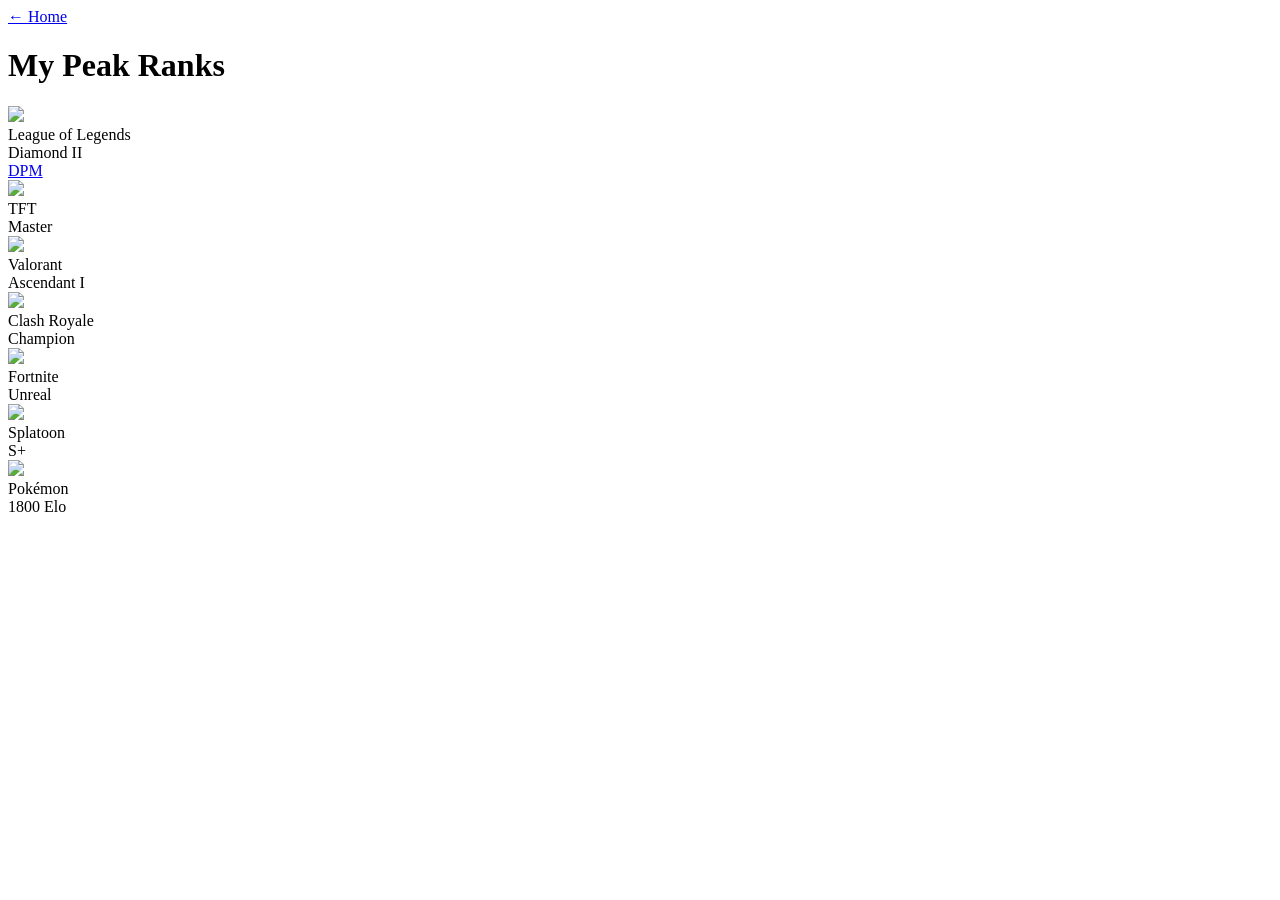
==== index_rank.html @ b2097dc0 "Update index_rank.html" ====
<!DOCTYPE html>
<html lang="fr">
<head>
<meta charset="UTF-8">
<meta name="viewport" content="width=device-width, initial-scale=1.0">

<title>DioXy - Ranks</title>

<link rel="stylesheet" href="ranks.css">
<link href="https://fonts.googleapis.com/css2?family=Inter:wght@400;500;600;700;800&display=swap" rel="stylesheet">
</head>

<body>

<div class="container">

    <a class="back" href="index.html">← Home</a>

    <h1>My Peak Ranks</h1>

    <div class="grid">

        <div class="card">
            <img src="lol-league-of-Legends-logo-3.png">
            <div class="name">League of Legends</div>
            <div class="rank lol">Diamond II</div>
            <a href="https://dpm.lol/DioXy-8888" target="_blank">DPM</a>
        </div>

        <div class="card">
            <img src="teamfight-tactics-logo-png_seeklogo-487286.png">
            <div class="name">TFT</div>
            <div class="rank tft">Master</div>
        </div>

        <div class="card">
            <img src="Valorant_logo_-_pink_color_version.svg.png">
            <div class="name">Valorant</div>
            <div class="rank valorant">Ascendant I</div>
        </div>

        <div class="card">
            <img src="Clash_Royale_Logo.png">
            <div class="name">Clash Royale</div>
            <div class="rank cr">Champion</div>
        </div>

        <div class="card">
            <img src="Fortnite_F_lettermark_logo.png">
            <div class="name">Fortnite</div>
            <div class="rank fn">Unreal</div>
        </div>

        <div class="card">
            <img src="Splatoon_Logo.png">
            <div class="name">Splatoon</div>
            <div class="rank splatoon">S+</div>
        </div>

        <div class="card">
            <img src="Pokémon_Champions_Logo.webp">
            <div class="name">Pokémon</div>
            <div class="rank pokemon">1800 Elo</div>
        </div>

    </div>

</div>

</body>
</html>
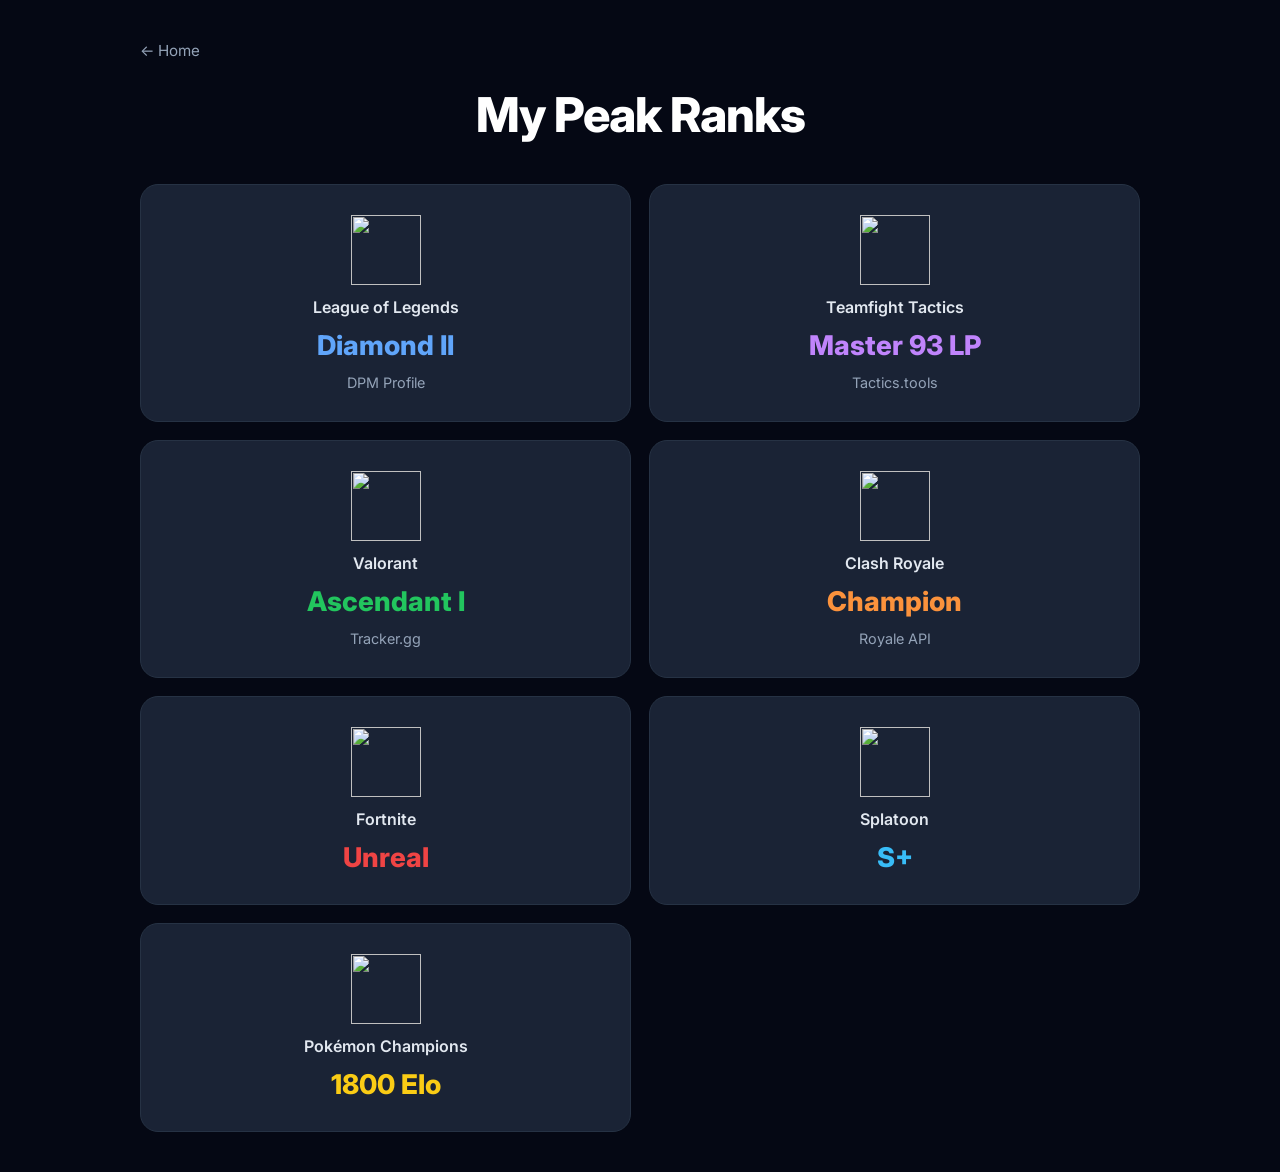
==== commit 5c7ad0b7: "Update index_rank.html" ====
--- a/index_rank.html
+++ b/index_rank.html
@@ -20,46 +20,56 @@
 
     <div class="grid">
 
+        <!-- LOL -->
         <div class="card">
             <img src="lol-league-of-Legends-logo-3.png">
             <div class="name">League of Legends</div>
             <div class="rank lol">Diamond II</div>
-            <a href="https://dpm.lol/DioXy-8888" target="_blank">DPM</a>
+            <a href="https://dpm.lol/DioXy-8888" target="_blank">DPM Profile</a>
         </div>
 
+        <!-- TFT -->
         <div class="card">
             <img src="teamfight-tactics-logo-png_seeklogo-487286.png">
-            <div class="name">TFT</div>
-            <div class="rank tft">Master</div>
+            <div class="name">Teamfight Tactics</div>
+            <div class="rank tft">Master 93 LP</div>
+            <a href="https://tactics.tools/player/euw/DioXy/8888" target="_blank">Tactics.tools</a>
         </div>
 
+        <!-- VALORANT -->
         <div class="card">
             <img src="Valorant_logo_-_pink_color_version.svg.png">
             <div class="name">Valorant</div>
             <div class="rank valorant">Ascendant I</div>
+            <a href="https://tracker.gg/valorant/profile/riot/DioXy%238888/overview?platform=pc&playlist=competitive" target="_blank">Tracker.gg</a>
         </div>
 
+        <!-- CLASH ROYALE -->
         <div class="card">
             <img src="Clash_Royale_Logo.png">
             <div class="name">Clash Royale</div>
             <div class="rank cr">Champion</div>
+            <a href="https://royaleapi.com/player/L998YQVQ" target="_blank">Royale API</a>
         </div>
 
+        <!-- FORTNITE -->
         <div class="card">
             <img src="Fortnite_F_lettermark_logo.png">
             <div class="name">Fortnite</div>
             <div class="rank fn">Unreal</div>
         </div>
 
+        <!-- SPLATOON -->
         <div class="card">
             <img src="Splatoon_Logo.png">
             <div class="name">Splatoon</div>
             <div class="rank splatoon">S+</div>
         </div>
 
-        <div class="card">
+        <!-- POKÉMON (CENTRÉ) -->
+        <div class="card center">
             <img src="Pokémon_Champions_Logo.webp">
-            <div class="name">Pokémon</div>
+            <div class="name">Pokémon Champions</div>
             <div class="rank pokemon">1800 Elo</div>
         </div>
 
--- a/ranks.css
+++ b/ranks.css
@@ -0,0 +1,124 @@
+*{
+    margin:0;
+    padding:0;
+    box-sizing:border-box;
+}
+
+body{
+    font-family:Inter, sans-serif;
+    background:#050814;
+    color:white;
+    min-height:100vh;
+    padding:40px 20px;
+}
+
+/* container */
+.container{
+    max-width:1000px;
+    margin:auto;
+}
+
+/* back button */
+.back{
+    display:inline-block;
+    margin-bottom:25px;
+    color:#94a3b8;
+    text-decoration:none;
+    font-size:0.95rem;
+    transition:.2s;
+}
+
+.back:hover{
+    color:white;
+}
+
+/* title */
+h1{
+    text-align:center;
+    font-size:3rem;
+    font-weight:800;
+    margin-bottom:40px;
+    letter-spacing:-1px;
+}
+
+/* grid */
+.grid{
+    display:grid;
+    grid-template-columns:repeat(2,1fr);
+    gap:18px;
+}
+
+/* card */
+.card{
+    background:rgba(30,41,59,.85);
+    border:1px solid #263244;
+    border-radius:18px;
+
+    padding:30px;
+
+    display:flex;
+    flex-direction:column;
+    align-items:center;
+    justify-content:center;
+    text-align:center;
+
+    gap:12px;
+
+    transition:.25s ease;
+}
+
+.card:hover{
+    transform:translateY(-6px);
+    border-color:#3b82f6;
+}
+
+/* logos */
+img{
+    width:70px;
+    height:70px;
+    object-fit:contain;
+}
+
+/* game name */
+.name{
+    font-weight:600;
+    font-size:1rem;
+    color:#e2e8f0;
+}
+
+/* rank */
+.rank{
+    font-size:1.7rem;
+    font-weight:800;
+}
+
+/* colors */
+.lol{color:#60a5fa;}
+.tft{color:#c084fc;}
+.valorant{color:#22c55e;}
+.pokemon{color:#facc15;}
+.splatoon{color:#38bdf8;}
+.cr{color:#fb923c;}
+.fn{color:#ef4444;}
+
+/* link (optionnel si tu en remets) */
+a{
+    color:#94a3b8;
+    text-decoration:none;
+    font-size:.9rem;
+}
+
+a:hover{
+    color:white;
+}
+
+/* responsive */
+@media(max-width:700px){
+    .grid{
+        grid-template-columns:1fr;
+    }
+
+    h1{
+        font-size:2.4rem;
+    }
+}
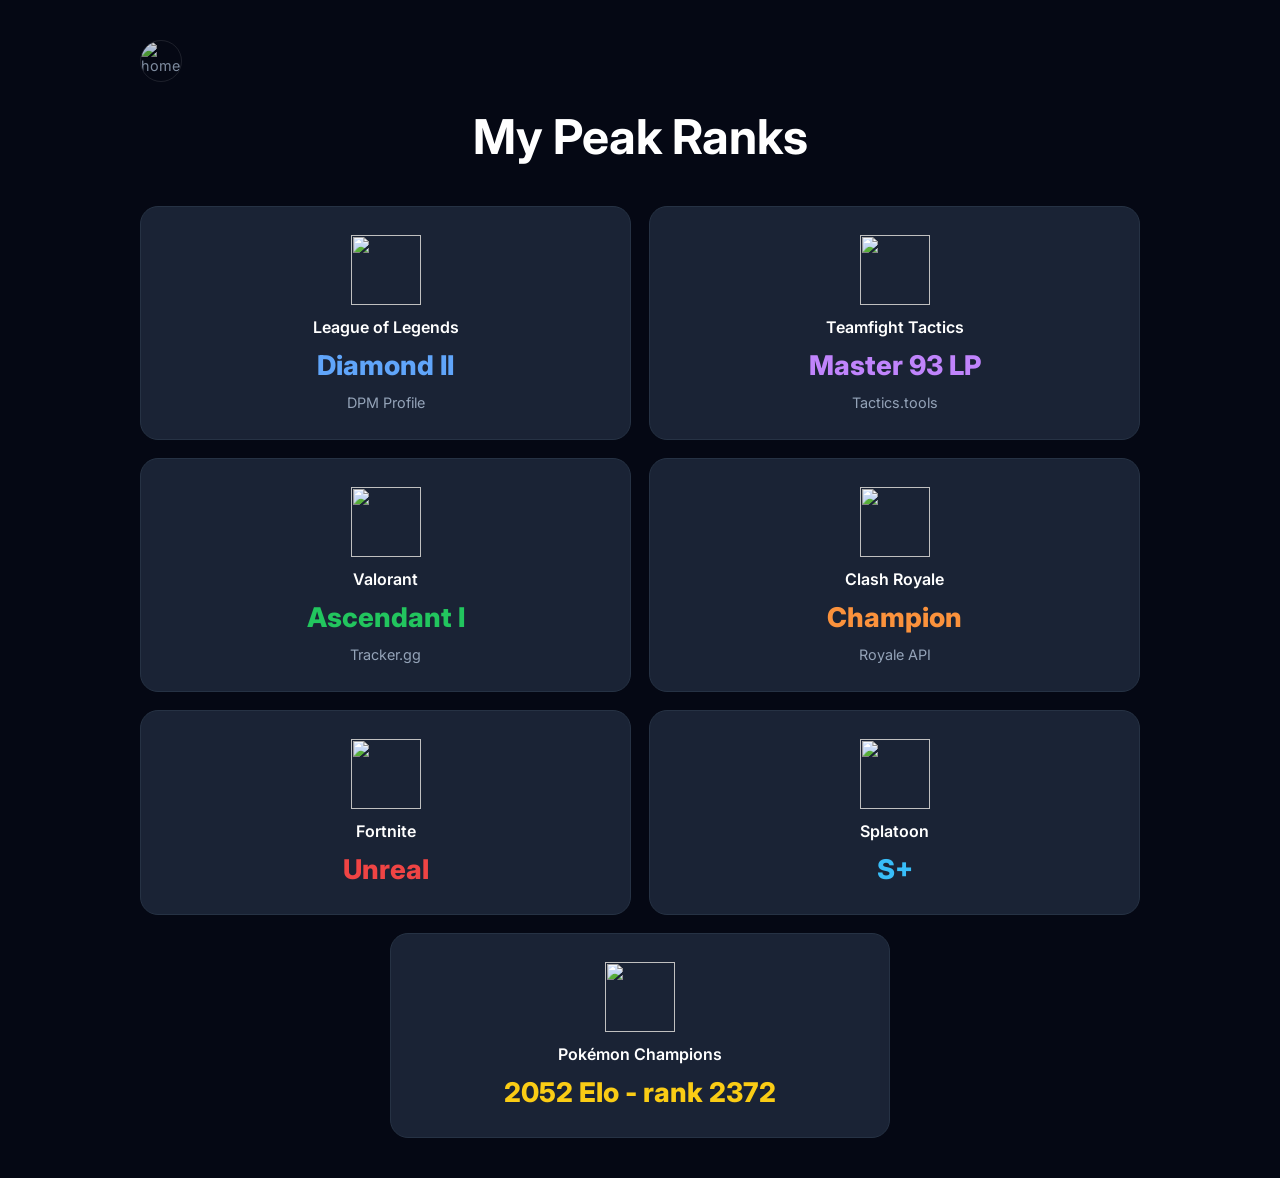
==== commit d6620658: "Update index_rank.html" ====
--- a/index_rank.html
+++ b/index_rank.html
@@ -14,7 +14,9 @@
 
 <div class="container">
 
-    <a class="back" href="index.html">← Home</a>
+    <a class="home-icon" href="index.html">
+    <img src="jungko.jpg" alt="home">
+</a>
 
     <h1>My Peak Ranks</h1>
 
@@ -70,7 +72,7 @@
         <div class="card center">
             <img src="Pokémon_Champions_Logo.webp">
             <div class="name">Pokémon Champions</div>
-            <div class="rank pokemon">1800 Elo</div>
+            <div class="rank pokemon">2052 Elo - rank 2372</div>
         </div>
 
     </div>
--- a/ranks.css
+++ b/ranks.css
@@ -5,27 +5,23 @@
 }
 
 body{
-    font-family:Inter, sans-serif;
+    font-family:Inter,sans-serif;
     background:#050814;
     color:white;
-    min-height:100vh;
     padding:40px 20px;
 }
 
-/* container */
 .container{
     max-width:1000px;
     margin:auto;
 }
 
-/* back button */
+/* back */
 .back{
     display:inline-block;
-    margin-bottom:25px;
+    margin-bottom:20px;
     color:#94a3b8;
     text-decoration:none;
-    font-size:0.95rem;
-    transition:.2s;
 }
 
 .back:hover{
@@ -36,25 +32,23 @@
 h1{
     text-align:center;
     font-size:3rem;
-    font-weight:800;
     margin-bottom:40px;
-    letter-spacing:-1px;
 }
 
-/* grid */
+/* GRID */
 .grid{
     display:grid;
     grid-template-columns:repeat(2,1fr);
     gap:18px;
 }
 
-/* card */
+/* CARD */
 .card{
     background:rgba(30,41,59,.85);
     border:1px solid #263244;
     border-radius:18px;
 
-    padding:30px;
+    padding:28px;
 
     display:flex;
     flex-direction:column;
@@ -64,7 +58,7 @@
 
     gap:12px;
 
-    transition:.25s ease;
+    transition:.2s;
 }
 
 .card:hover{
@@ -72,18 +66,23 @@
     border-color:#3b82f6;
 }
 
-/* logos */
+/* CENTRAGE POKEMON */
+.center{
+    grid-column:1 / -1;
+    width:50%;
+    justify-self:center;
+}
+
+/* image */
 img{
     width:70px;
     height:70px;
     object-fit:contain;
 }
 
-/* game name */
+/* name */
 .name{
     font-weight:600;
-    font-size:1rem;
-    color:#e2e8f0;
 }
 
 /* rank */
@@ -92,16 +91,7 @@
     font-weight:800;
 }
 
-/* colors */
-.lol{color:#60a5fa;}
-.tft{color:#c084fc;}
-.valorant{color:#22c55e;}
-.pokemon{color:#facc15;}
-.splatoon{color:#38bdf8;}
-.cr{color:#fb923c;}
-.fn{color:#ef4444;}
-
-/* link (optionnel si tu en remets) */
+/* LINKS */
 a{
     color:#94a3b8;
     text-decoration:none;
@@ -112,13 +102,55 @@
     color:white;
 }
 
-/* responsive */
+/* COLORS */
+.lol{color:#60a5fa;}
+.tft{color:#c084fc;}
+.valorant{color:#22c55e;}
+.pokemon{color:#facc15;}
+.splatoon{color:#38bdf8;}
+.cr{color:#fb923c;}
+.fn{color:#ef4444;}
+
+/* MOBILE */
 @media(max-width:700px){
     .grid{
         grid-template-columns:1fr;
     }
 
-    h1{
-        font-size:2.4rem;
+    .center{
+        width:100%;
     }
 }
+
+.home-icon{
+    display:inline-flex;
+    align-items:center;
+    justify-content:center;
+
+    margin-bottom:25px;
+
+    width:42px;
+    height:42px;
+
+    border-radius:50%;
+
+    overflow:hidden;
+
+    border:1px solid rgba(255,255,255,0.12);
+
+    transition:.25s ease;
+
+    opacity:.85;
+}
+
+.home-icon:hover{
+    transform:scale(1.08);
+    opacity:1;
+    border-color:rgba(255,255,255,0.25);
+}
+
+.home-icon img{
+    width:100%;
+    height:100%;
+    object-fit:cover;
+}
